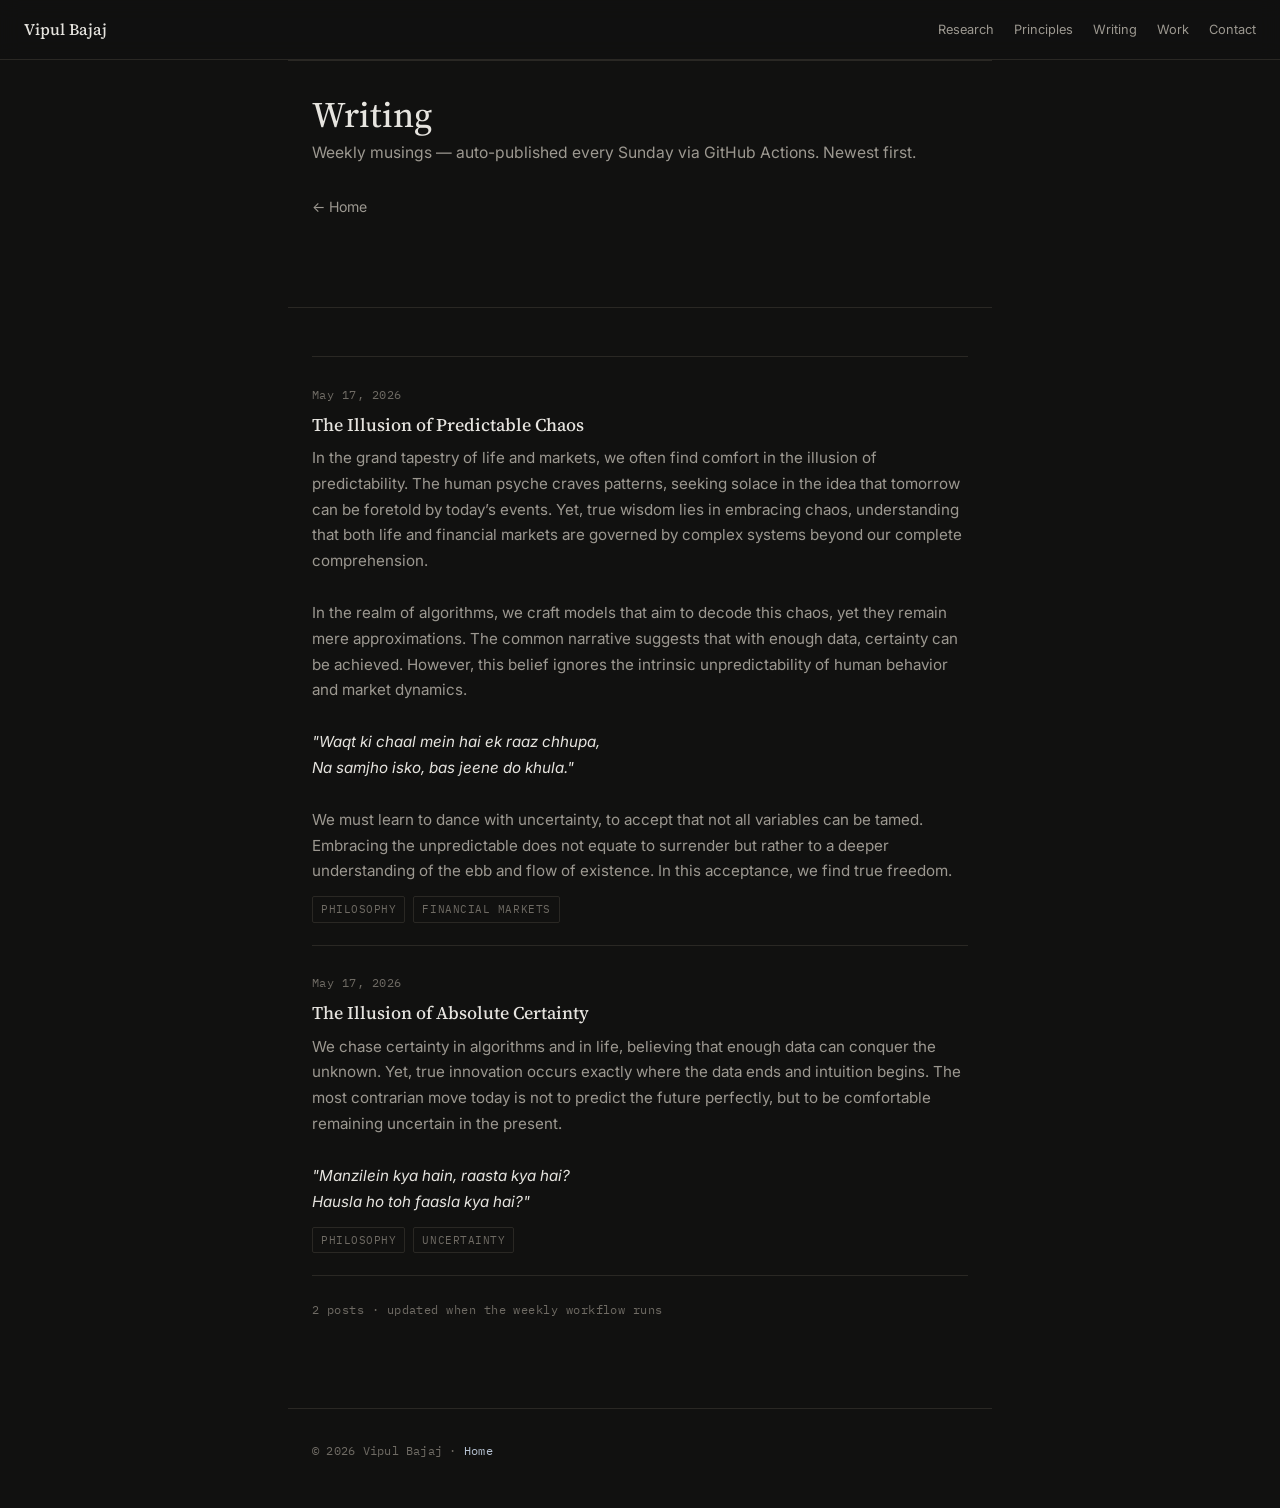
==== writing.html @ 30846560 "Demote Katalyst, add Principles, and scale writing archive. Katalyst is one work-line item; Principl" ====
<!DOCTYPE html>
<html lang="en">
<head>
    <meta charset="UTF-8">
    <meta name="viewport" content="width=device-width, initial-scale=1.0">
    <title>Writing · Vipul Bajaj</title>
    <meta name="description" content="Weekly musings by Vipul Bajaj — systems, psychology, markets, and contrarian frames. Auto-published each Sunday.">
    <meta name="robots" content="index, follow">
    <link rel="canonical" href="https://vipulbajaj.com/writing.html">
    <link rel="icon" href="favicon.svg" type="image/svg+xml">
    <link rel="preconnect" href="https://fonts.googleapis.com">
    <link rel="preconnect" href="https://fonts.gstatic.com" crossorigin>
    <link href="https://fonts.googleapis.com/css2?family=Source+Serif+4:ital,opsz,wght@0,8..60,400;0,8..60,500;0,8..60,600;1,8..60,400&family=Inter:wght@400;500&family=IBM+Plex+Mono:wght@400;500&display=swap" rel="stylesheet">
    <link rel="stylesheet" href="styles.css">
</head>
<body>
    <div class="page">
        <header class="topbar">
            <a href="index.html" class="topbar-name">Vipul Bajaj</a>
            <nav class="topbar-nav" aria-label="Page sections">
                <a href="index.html#research">Research</a>
                <a href="index.html#principles">Principles</a>
                <a href="writing.html" aria-current="page">Writing</a>
                <a href="index.html#work">Work</a>
                <a href="index.html#contact">Contact</a>
            </nav>
        </header>

        <main>
            <section class="home-section page-intro">
                <h1 class="page-title">Writing</h1>
                <p class="section-lede">
                    Weekly musings — auto-published every Sunday via GitHub Actions.
                    Newest first.
                </p>
                <p class="page-back"><a href="index.html">← Home</a></p>
            </section>

            <section class="home-section home-section-tight">
                <div id="writing-list" class="writing-preview" aria-live="polite"></div>
                <p id="writing-status" class="writing-status" hidden></p>
            </section>
        </main>

        <footer class="site-footer">
            <p>© 2026 Vipul Bajaj · <a href="index.html">Home</a></p>
        </footer>
    </div>

    <script src="script.js"></script>
</body>
</html>
---- styles.css ----
/*
 * Intellectual AI-researcher homepage aesthetic:
 * typography-first, dark neutral, list-based — inspired by Karpathy, Noah Zender,
 * Bengio, and minimal academic templates. No glass, neon, or motion gimmicks.
 */

:root {
    --bg: #111110;
    --bg-raised: #1a1917;
    --text: #e6e4df;
    --text-muted: #9c9890;
    --text-faint: #6f6b64;
    --border: #2a2824;
    --accent: #c9b896;
    --accent-dim: #8a7f68;
    --link: #b8c4d4;
    --link-hover: #dce4ef;

    --font-serif: "Source Serif 4", Georgia, serif;
    --font-sans: "Inter", system-ui, sans-serif;
    --font-mono: "IBM Plex Mono", ui-monospace, monospace;

    --measure: 38rem;
    --measure-wide: 44rem;
    --space: clamp(3.5rem, 8vw, 5.5rem);
}

*,
*::before,
*::after {
    margin: 0;
    padding: 0;
    box-sizing: border-box;
}

html {
    scroll-behavior: smooth;
}

body {
    background: var(--bg);
    color: var(--text);
    font-family: var(--font-sans);
    font-size: 1.05rem;
    line-height: 1.7;
    -webkit-font-smoothing: antialiased;
}

a {
    color: var(--link);
    text-decoration: none;
    transition: color 0.15s ease;
}

a:hover {
    color: var(--link-hover);
}

.page {
    min-height: 100vh;
}

/* Top bar */

.topbar {
    position: sticky;
    top: 0;
    z-index: 50;
    display: flex;
    align-items: center;
    justify-content: space-between;
    gap: 1.5rem;
    padding: 1rem 1.5rem;
    background: rgba(17, 17, 16, 0.88);
    backdrop-filter: blur(10px);
    border-bottom: 1px solid var(--border);
}

.topbar-name {
    font-family: var(--font-serif);
    font-size: 1rem;
    font-weight: 500;
    color: var(--text);
    text-decoration: none;
}

.topbar-nav {
    display: flex;
    flex-wrap: wrap;
    gap: 0.35rem 1.25rem;
}

.topbar-nav a {
    font-size: 0.8rem;
    color: var(--text-muted);
    text-decoration: none;
}

.topbar-nav a:hover {
    color: var(--text);
}

/* Homepage hero */

.home-hero {
    max-width: var(--measure);
    margin: 0 auto;
    padding: clamp(4rem, 12vh, 7rem) 1.5rem var(--space);
}

.home-title {
    font-family: var(--font-serif);
    font-size: clamp(2.5rem, 7vw, 3.25rem);
    font-weight: 500;
    letter-spacing: -0.03em;
    line-height: 1.1;
    margin-bottom: 1.75rem;
}

.home-thesis {
    font-family: var(--font-serif);
    font-size: clamp(1.25rem, 3.2vw, 1.45rem);
    font-weight: 400;
    line-height: 1.55;
    color: var(--text);
    margin-bottom: 1.5rem;
}

.home-role {
    font-size: 0.9rem;
    color: var(--text-muted);
    line-height: 1.65;
    margin-bottom: 1.75rem;
}

.home-role-now {
    color: var(--text);
}

.home-role a {
    color: var(--accent);
    text-decoration: underline;
    text-decoration-color: var(--accent-dim);
    text-underline-offset: 3px;
}

.home-role a:hover {
    color: var(--link-hover);
}

.home-role-sep {
    margin: 0 0.35rem;
    color: var(--text-faint);
}

.home-bio {
    color: var(--text-muted);
    font-size: 1.02rem;
    margin-bottom: 2rem;
}

.home-links {
    font-size: 0.92rem;
    color: var(--text-muted);
}

.home-links a {
    font-weight: 500;
}

.home-links span {
    margin: 0 0.45rem;
    color: var(--text-faint);
}

/* Sections */

.home-section {
    max-width: var(--measure-wide);
    margin: 0 auto;
    padding: var(--space) 1.5rem;
    border-top: 1px solid var(--border);
}

.home-section-tight {
    padding-top: clamp(2rem, 5vw, 3rem);
}

.section-raised {
    background: var(--bg-raised);
    border-top: 1px solid var(--border);
    border-bottom: 1px solid var(--border);
    max-width: none;
    padding-left: max(1.5rem, calc((100vw - var(--measure-wide)) / 2 + 1.5rem));
    padding-right: max(1.5rem, calc((100vw - var(--measure-wide)) / 2 + 1.5rem));
}

.section-raised .section-lede,
.section-raised .investor-dl,
.section-raised .investor-note {
    max-width: var(--measure-wide);
    margin-left: auto;
    margin-right: auto;
}

.section-label {
    font-family: var(--font-mono);
    font-size: 0.72rem;
    font-weight: 500;
    letter-spacing: 0.1em;
    text-transform: uppercase;
    color: var(--accent-dim);
    margin-bottom: 1.25rem;
}

.section-lede {
    color: var(--text-muted);
    font-size: 0.98rem;
    margin: -0.5rem 0 1.75rem;
    max-width: var(--measure);
}

/* Arc */

.arc-list {
    list-style: none;
    max-width: var(--measure);
    border-top: 1px solid var(--border);
}

.arc-list li {
    position: relative;
    padding: 0.75rem 0 0.75rem 1.25rem;
    border-bottom: 1px solid var(--border);
    color: var(--text-muted);
    font-size: 0.98rem;
    line-height: 1.6;
}

.arc-list li::before {
    content: "—";
    position: absolute;
    left: 0;
    color: var(--text-faint);
}

.arc-list a {
    color: var(--text);
    font-weight: 500;
}

.arc-list a:hover {
    color: var(--link-hover);
}

.arc-list-flush {
    border-top: none;
    max-width: none;
}

/* Research */

.research-block {
    max-width: var(--measure);
    margin-bottom: 2rem;
}

.research-block:last-child {
    margin-bottom: 0;
}

.research-subhead {
    font-family: var(--font-mono);
    font-size: 0.72rem;
    font-weight: 500;
    text-transform: uppercase;
    letter-spacing: 0.08em;
    color: var(--text-faint);
    margin-bottom: 0.85rem;
}

.research-prose {
    color: var(--text-muted);
    font-size: 0.98rem;
    line-height: 1.65;
}

/* Katalyst — investor-readable, research-framed */

.investor-dl {
    display: flex;
    flex-direction: column;
    gap: 0;
    border-top: 1px solid var(--border);
    margin-bottom: 2rem;
}

.investor-row {
    display: grid;
    grid-template-columns: 8.5rem 1fr;
    gap: 1rem 2rem;
    padding: 1.25rem 0;
    border-bottom: 1px solid var(--border);
    align-items: start;
}

.investor-row dt {
    font-family: var(--font-mono);
    font-size: 0.68rem;
    font-weight: 500;
    text-transform: uppercase;
    letter-spacing: 0.06em;
    color: var(--accent-dim);
    padding-top: 0.1rem;
}

.investor-row dd {
    color: var(--text-muted);
    font-size: 0.98rem;
    line-height: 1.65;
    margin: 0;
}

.investor-note {
    font-size: 0.95rem;
    color: var(--text-muted);
    line-height: 1.65;
    max-width: var(--measure);
}

.investor-note a {
    font-weight: 500;
    white-space: nowrap;
}

/* Focus */

.focus-grid {
    display: grid;
    gap: 2rem;
}

.focus-item h3 {
    font-family: var(--font-serif);
    font-size: 1.15rem;
    font-weight: 500;
    margin-bottom: 0.5rem;
}

.focus-item p {
    color: var(--text-muted);
    font-size: 0.98rem;
    max-width: 36rem;
}

/* Building beliefs */

.beliefs-grid {
    display: grid;
    gap: 2rem;
    max-width: var(--measure);
}

.beliefs-item h3 {
    font-family: var(--font-serif);
    font-size: 1.05rem;
    font-weight: 500;
    margin-bottom: 0.65rem;
}

.beliefs-item ul {
    list-style: none;
    display: flex;
    flex-direction: column;
    gap: 0.45rem;
}

.beliefs-item li {
    position: relative;
    padding-left: 1rem;
    color: var(--text-muted);
    font-size: 0.95rem;
    line-height: 1.6;
}

.beliefs-item li::before {
    content: "·";
    position: absolute;
    left: 0;
    color: var(--accent-dim);
}

/* Writing */

.writing-preview,
.writing-archive {
    display: flex;
    flex-direction: column;
    gap: 0;
    border-top: 1px solid var(--border);
}

.writing-item {
    padding: 1.35rem 0;
    border-bottom: 1px solid var(--border);
}

.writing-item time {
    font-family: var(--font-mono);
    font-size: 0.72rem;
    color: var(--text-faint);
    letter-spacing: 0.04em;
}

.writing-item h3 {
    font-family: var(--font-serif);
    font-size: 1.12rem;
    font-weight: 500;
    margin: 0.35rem 0 0.5rem;
    line-height: 1.35;
}

.writing-item h3 a {
    color: var(--text);
    text-decoration: none;
}

.writing-item h3 a:hover {
    color: var(--link-hover);
    text-decoration: underline;
}

.writing-body {
    color: var(--text-muted);
    font-size: 0.95rem;
    line-height: 1.7;
    margin-bottom: 0.75rem;
}

.writing-body i {
    color: var(--text);
    font-style: italic;
}

.writing-tags {
    display: flex;
    flex-wrap: wrap;
    gap: 0.5rem;
}

.writing-tag {
    font-family: var(--font-mono);
    font-size: 0.68rem;
    text-transform: uppercase;
    letter-spacing: 0.05em;
    color: var(--text-faint);
    padding: 0.2rem 0.5rem;
    border: 1px solid var(--border);
    border-radius: 2px;
}

.principles-list {
    list-style: none;
    margin: 0;
    padding: 0;
    border-top: 1px solid var(--border);
}

.principles-list li {
    padding: 1.1rem 0;
    border-bottom: 1px solid var(--border);
    color: var(--text-muted);
    font-size: 0.98rem;
    line-height: 1.65;
}

.principles-list strong {
    color: var(--text);
    font-weight: 500;
}

.writing-more {
    margin-top: 1.25rem;
    font-size: 0.9rem;
}

.writing-more a {
    color: var(--accent);
    text-decoration: none;
    font-weight: 500;
}

.writing-more a:hover {
    color: var(--link-hover);
    text-decoration: underline;
}

.writing-status {
    margin-top: 1.5rem;
    font-family: var(--font-mono);
    font-size: 0.72rem;
    color: var(--text-faint);
    letter-spacing: 0.04em;
}

.page-title {
    font-family: var(--font-serif);
    font-size: clamp(1.75rem, 4vw, 2.25rem);
    font-weight: 500;
    margin: 0 0 0.75rem;
    line-height: 1.2;
}

.page-intro {
    padding-top: 2rem;
}

.page-back {
    margin-top: 1rem;
    font-size: 0.88rem;
}

.page-back a {
    color: var(--text-muted);
    text-decoration: none;
}

.page-back a:hover {
    color: var(--link-hover);
}

.text-control {
    margin-top: 1.25rem;
    padding: 0;
    border: 0;
    background: none;
    font-family: var(--font-sans);
    font-size: 0.88rem;
    font-weight: 500;
    color: var(--accent);
    cursor: pointer;
}

.text-control:hover {
    color: var(--link-hover);
}

/* Work index */

.work-index {
    list-style: none;
    border-top: 1px solid var(--border);
}

.work-index > li {
    display: grid;
    grid-template-columns: 7.5rem 1fr;
    gap: 1rem 1.5rem;
    padding: 1.25rem 0;
    border-bottom: 1px solid var(--border);
    align-items: start;
}

.work-index-meta {
    font-family: var(--font-mono);
    font-size: 0.68rem;
    text-transform: uppercase;
    letter-spacing: 0.05em;
    color: var(--text-faint);
    padding-top: 0.15rem;
}

.work-index a,
.work-index-title {
    font-family: var(--font-serif);
    font-size: 1.08rem;
    font-weight: 500;
    color: var(--text);
}

.work-index a:hover {
    color: var(--link-hover);
    text-decoration: underline;
}

.work-index-title {
    display: block;
    margin-bottom: 0.25rem;
}

.work-index p {
    color: var(--text-muted);
    font-size: 0.92rem;
    margin-top: 0.25rem;
}

.work-details {
    margin-top: 1.5rem;
}

.work-details summary {
    font-size: 0.88rem;
    font-weight: 500;
    color: var(--text-muted);
    cursor: pointer;
    list-style: none;
}

.work-details summary::-webkit-details-marker {
    display: none;
}

.work-details summary::before {
    content: "+ ";
    font-family: var(--font-mono);
    color: var(--accent-dim);
}

.work-details[open] summary::before {
    content: "− ";
}

.work-details[open] summary {
    margin-bottom: 1rem;
    color: var(--text);
}

.work-index-nested {
    margin-bottom: 1.5rem;
}

.featured-video {
    border: 1px solid var(--border);
    border-radius: 2px;
    overflow: hidden;
    aspect-ratio: 16 / 9;
    max-width: var(--measure);
}

.featured-video iframe {
    width: 100%;
    height: 100%;
    border: 0;
    display: block;
}

/* Reads */

.reads-index {
    list-style: none;
    border-top: 1px solid var(--border);
}

.reads-index li {
    padding: 1rem 0;
    border-bottom: 1px solid var(--border);
    color: var(--text-muted);
    font-size: 0.98rem;
}

.reads-index a {
    font-weight: 500;
    color: var(--text);
}

.reads-index a:hover {
    color: var(--link-hover);
}

/* Timeline */

.timeline-compact {
    list-style: none;
    border-top: 1px solid var(--border);
    font-size: 0.95rem;
}

.timeline-compact li {
    display: grid;
    grid-template-columns: 6.5rem 1fr;
    gap: 1rem;
    padding: 0.85rem 0;
    border-bottom: 1px solid var(--border);
    color: var(--text-muted);
}

.timeline-compact time {
    font-family: var(--font-mono);
    font-size: 0.72rem;
    color: var(--text-faint);
}

/* Contact */

.home-contact p {
    color: var(--text-muted);
    font-size: 0.98rem;
}

.contact-grid {
    display: grid;
    gap: 2rem;
    max-width: var(--measure);
    margin-bottom: 2rem;
}

.contact-subhead {
    font-family: var(--font-serif);
    font-size: 1.05rem;
    font-weight: 500;
    margin-bottom: 0.5rem;
}

.contact-grid p {
    color: var(--text-muted);
    font-size: 0.98rem;
}

.contact-grid a {
    font-weight: 500;
}

.contact-secondary {
    font-size: 0.88rem;
    color: var(--text-faint);
}

.contact-secondary a {
    color: var(--text-muted);
}

/* Footer */

.site-footer {
    max-width: var(--measure-wide);
    margin: 0 auto;
    padding: 2rem 1.5rem 3rem;
    border-top: 1px solid var(--border);
}

.site-footer p {
    font-family: var(--font-mono);
    font-size: 0.72rem;
    color: var(--text-faint);
    letter-spacing: 0.02em;
}

/* Responsive */

@media (max-width: 640px) {
    .topbar {
        flex-direction: column;
        align-items: flex-start;
    }

    .work-index > li,
    .timeline-compact li,
    .investor-row {
        grid-template-columns: 1fr;
        gap: 0.35rem;
    }

    .section-raised {
        padding-left: 1.5rem;
        padding-right: 1.5rem;
    }
}

@media (min-width: 720px) {
    .focus-grid {
        grid-template-columns: repeat(3, 1fr);
        gap: 2.5rem;
    }

    .focus-item p {
        max-width: none;
    }

    .contact-grid {
        grid-template-columns: 1fr 1fr;
        gap: 2.5rem;
        max-width: none;
    }
}

@media (prefers-reduced-motion: reduce) {
    html {
        scroll-behavior: auto;
    }
}
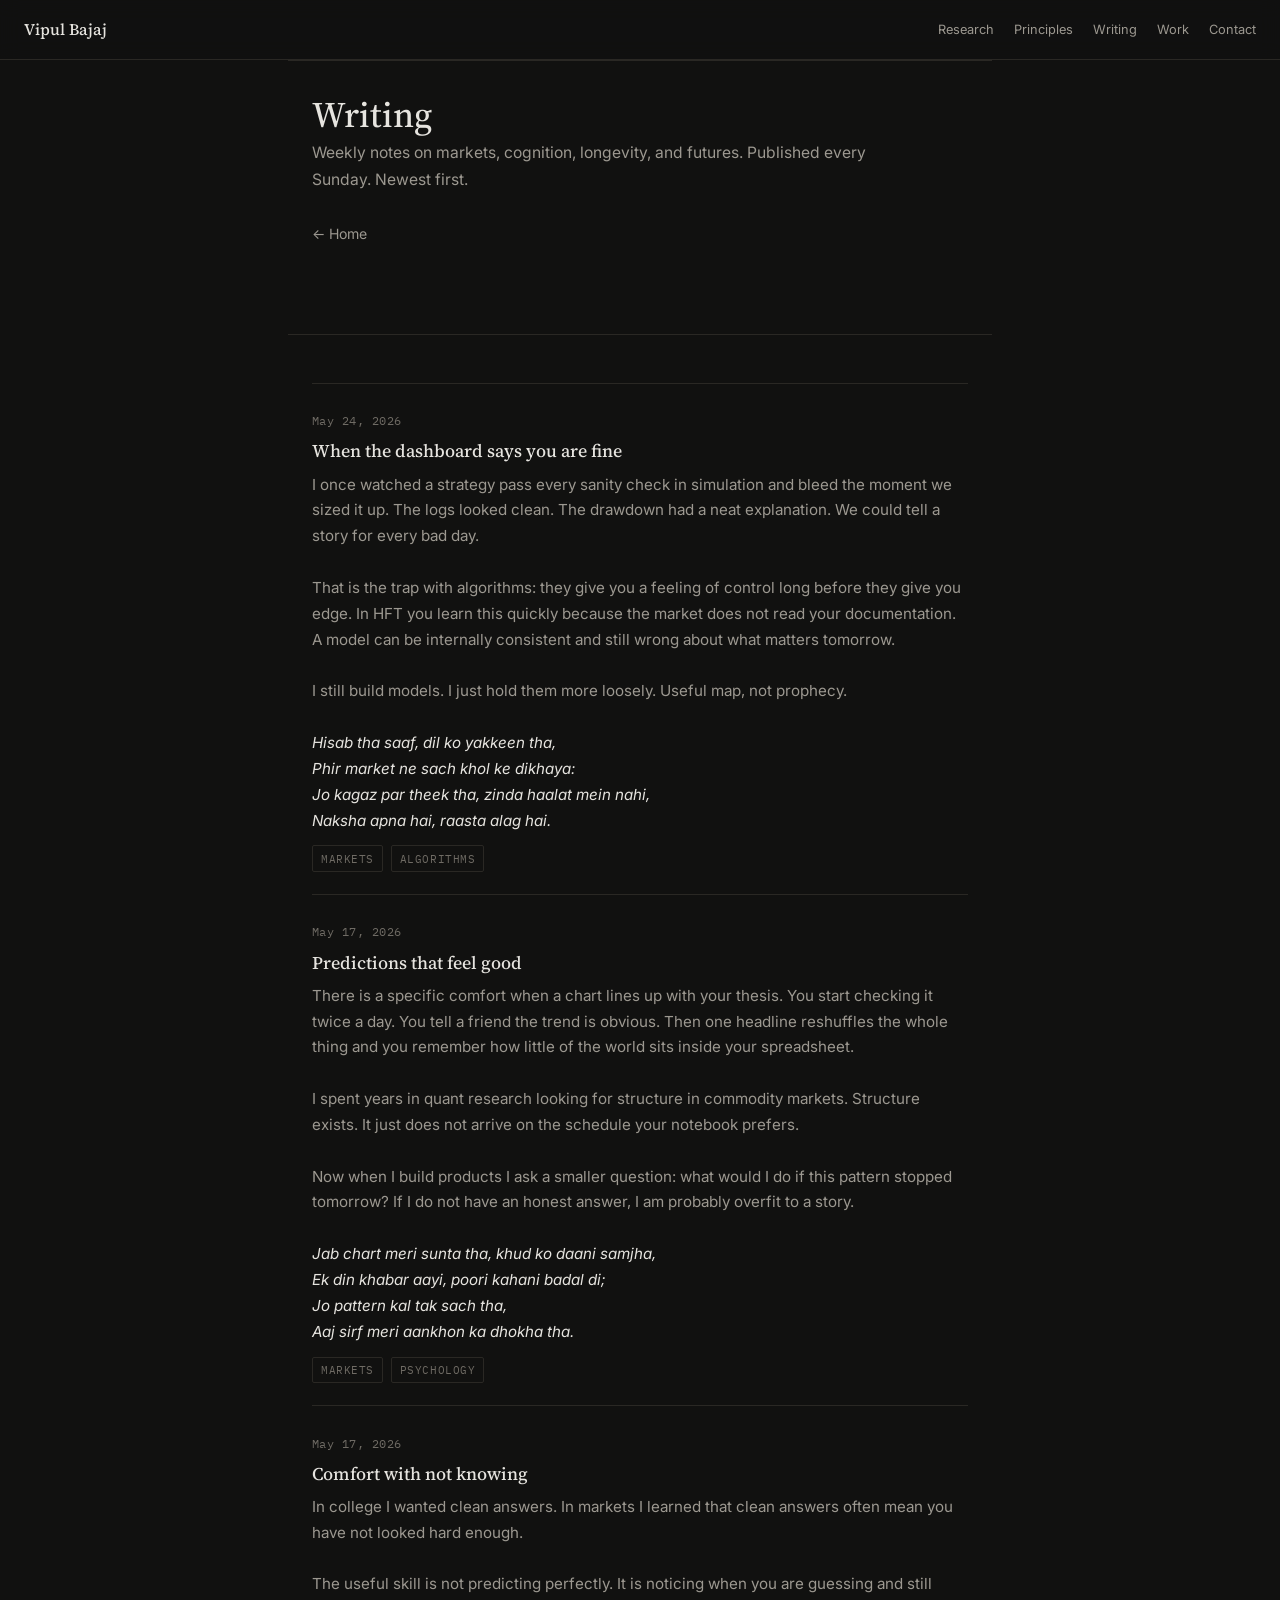
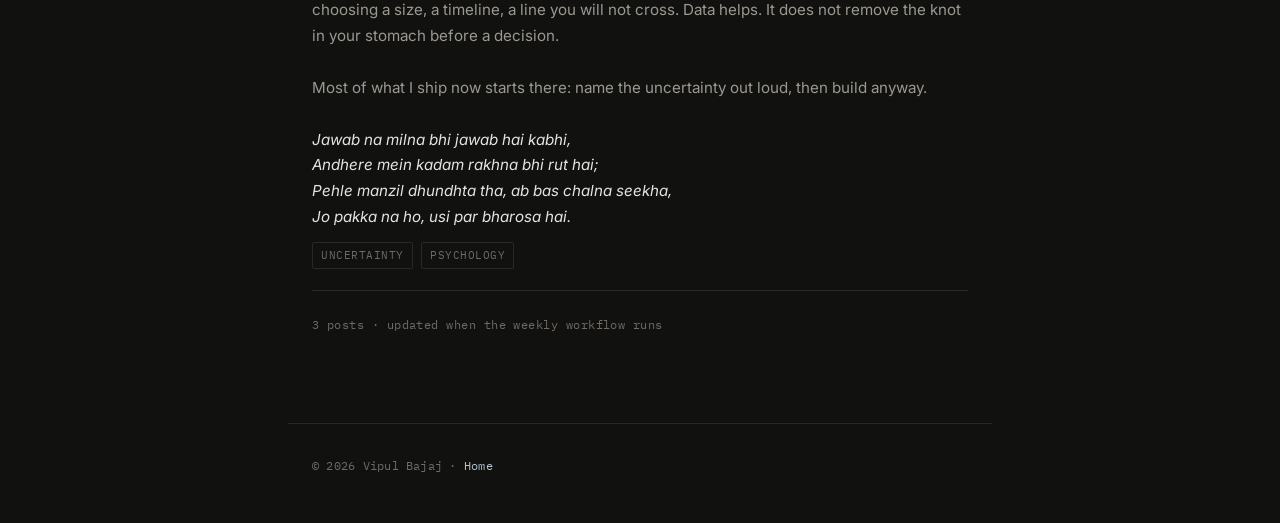
==== commit 814066ca: "Surface longevity and post-app web interests across the site. Co-authored-by: Cursor <cursoragent@cu" ====
--- a/writing.html
+++ b/writing.html
@@ -4,7 +4,7 @@
     <meta charset="UTF-8">
     <meta name="viewport" content="width=device-width, initial-scale=1.0">
     <title>Writing · Vipul Bajaj</title>
-    <meta name="description" content="Weekly musings by Vipul Bajaj — systems, psychology, markets, and contrarian frames. Auto-published each Sunday.">
+    <meta name="description" content="Weekly musings by Vipul Bajaj on markets, cognition, longevity, psychology, and post-app futures. A new post each Sunday.">
     <meta name="robots" content="index, follow">
     <link rel="canonical" href="https://vipulbajaj.com/writing.html">
     <link rel="icon" href="favicon.svg" type="image/svg+xml">
@@ -30,8 +30,7 @@
             <section class="home-section page-intro">
                 <h1 class="page-title">Writing</h1>
                 <p class="section-lede">
-                    Weekly musings — auto-published every Sunday via GitHub Actions.
-                    Newest first.
+                    Weekly notes on markets, cognition, longevity, and futures. Published every Sunday. Newest first.
                 </p>
                 <p class="page-back"><a href="index.html">← Home</a></p>
             </section>
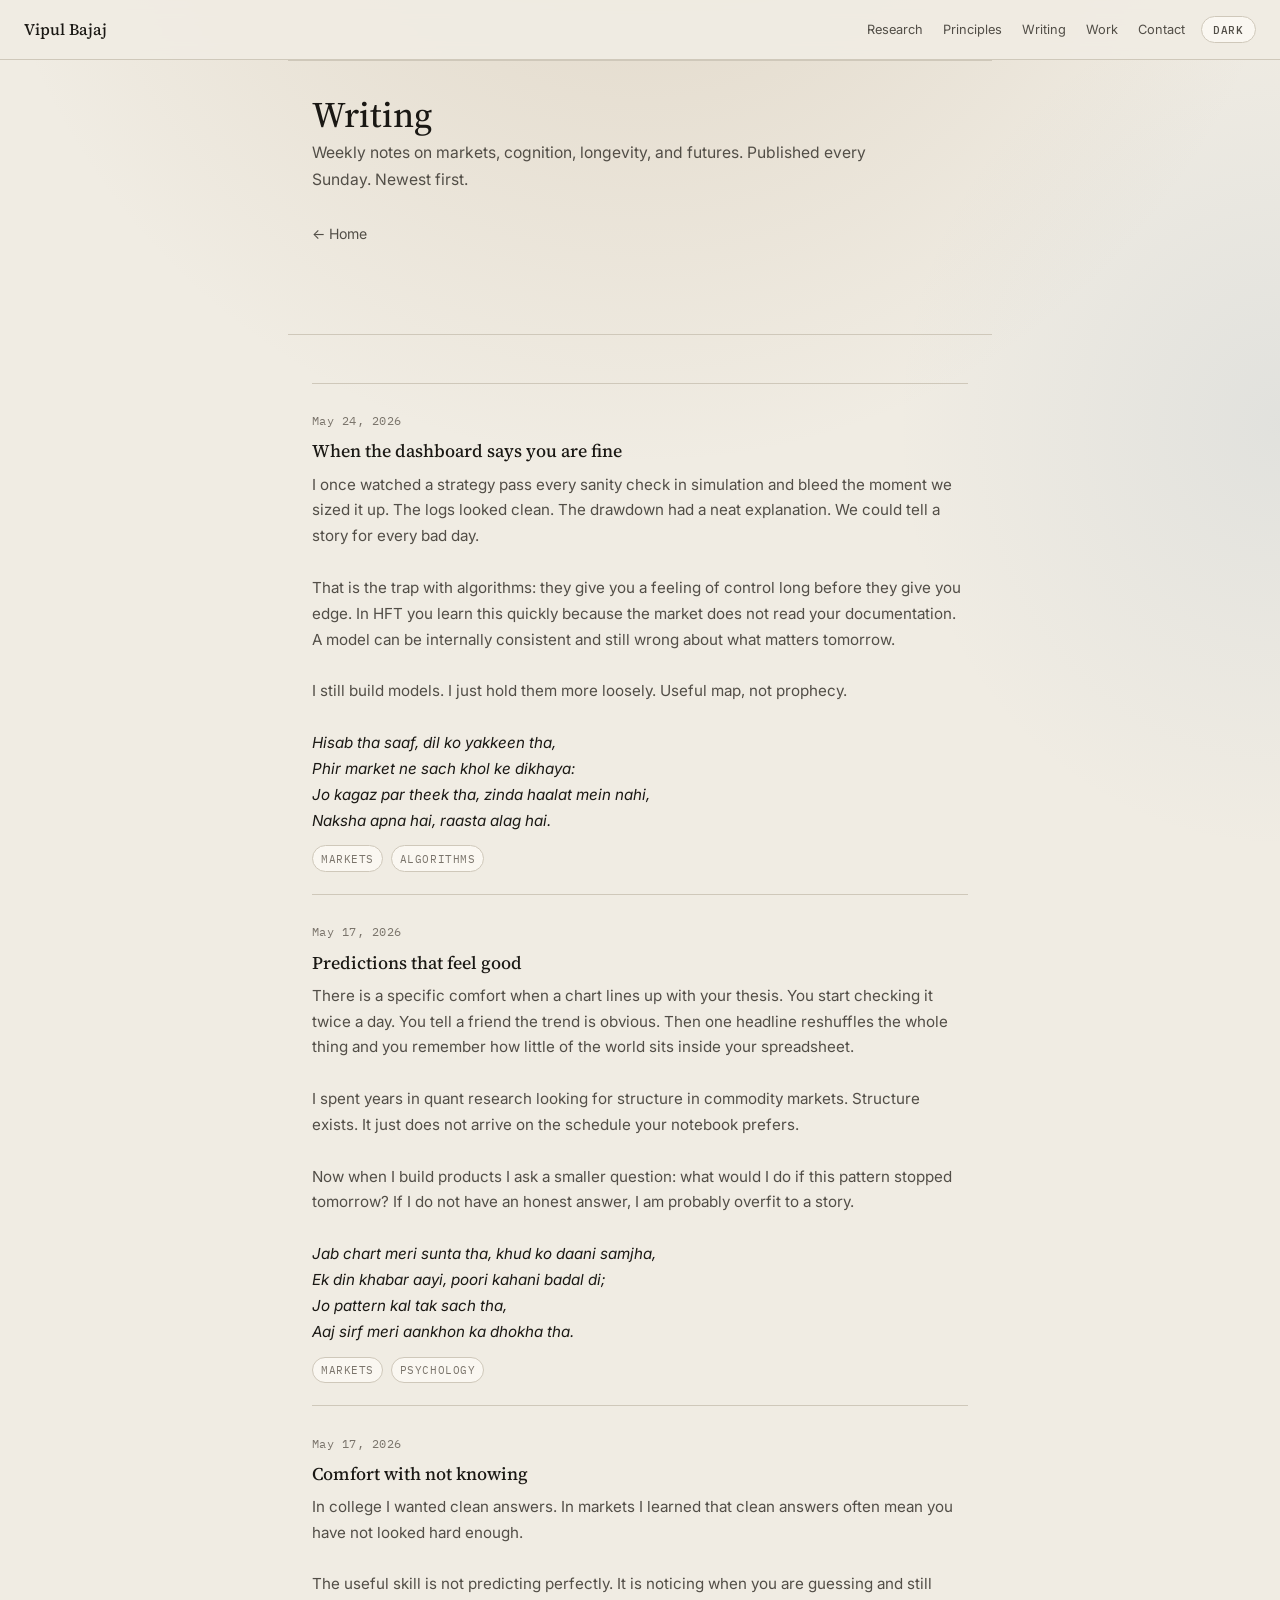
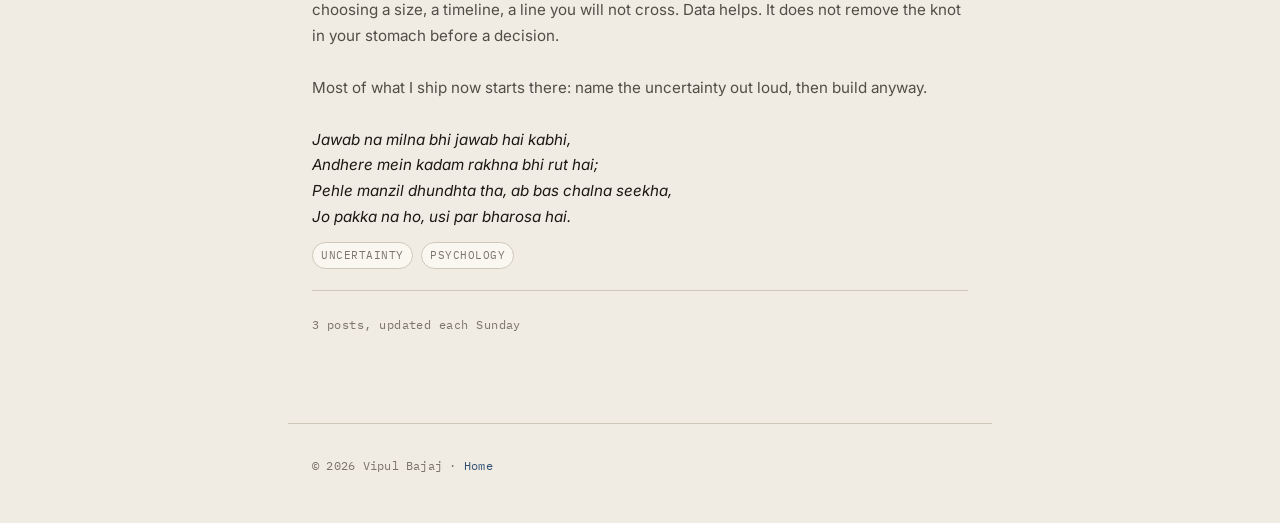
==== commit 3c6ebd2c: "Add light/dark theme toggle and richer visual depth on both modes. Co-authored-by: Cursor <cursorage" ====
--- a/writing.html
+++ b/writing.html
@@ -11,19 +11,34 @@
     <link rel="preconnect" href="https://fonts.googleapis.com">
     <link rel="preconnect" href="https://fonts.gstatic.com" crossorigin>
     <link href="https://fonts.googleapis.com/css2?family=Source+Serif+4:ital,opsz,wght@0,8..60,400;0,8..60,500;0,8..60,600;1,8..60,400&family=Inter:wght@400;500&family=IBM+Plex+Mono:wght@400;500&display=swap" rel="stylesheet">
+    <script>
+        (function () {
+            var stored = localStorage.getItem('theme');
+            var theme =
+                stored === 'light' || stored === 'dark'
+                    ? stored
+                    : window.matchMedia('(prefers-color-scheme: dark)').matches
+                      ? 'dark'
+                      : 'light';
+            document.documentElement.setAttribute('data-theme', theme);
+        })();
+    </script>
     <link rel="stylesheet" href="styles.css">
 </head>
 <body>
     <div class="page">
         <header class="topbar">
             <a href="index.html" class="topbar-name">Vipul Bajaj</a>
-            <nav class="topbar-nav" aria-label="Page sections">
-                <a href="index.html#research">Research</a>
-                <a href="index.html#principles">Principles</a>
-                <a href="writing.html" aria-current="page">Writing</a>
-                <a href="index.html#work">Work</a>
-                <a href="index.html#contact">Contact</a>
-            </nav>
+            <div class="topbar-actions">
+                <nav class="topbar-nav" aria-label="Page sections">
+                    <a href="index.html#research">Research</a>
+                    <a href="index.html#principles">Principles</a>
+                    <a href="writing.html" aria-current="page">Writing</a>
+                    <a href="index.html#work">Work</a>
+                    <a href="index.html#contact">Contact</a>
+                </nav>
+                <button type="button" class="theme-toggle" id="theme-toggle" aria-label="Toggle color theme">Dark</button>
+            </div>
         </header>
 
         <main>
--- a/styles.css
+++ b/styles.css
@@ -1,21 +1,8 @@
 /*
- * Intellectual AI-researcher homepage aesthetic:
- * typography-first, dark neutral, list-based — inspired by Karpathy, Noah Zender,
- * Bengio, and minimal academic templates. No glass, neon, or motion gimmicks.
+ * Typography-first personal site with light/dark themes.
  */
 
 :root {
-    --bg: #111110;
-    --bg-raised: #1a1917;
-    --text: #e6e4df;
-    --text-muted: #9c9890;
-    --text-faint: #6f6b64;
-    --border: #2a2824;
-    --accent: #c9b896;
-    --accent-dim: #8a7f68;
-    --link: #b8c4d4;
-    --link-hover: #dce4ef;
-
     --font-serif: "Source Serif 4", Georgia, serif;
     --font-sans: "Inter", system-ui, sans-serif;
     --font-mono: "IBM Plex Mono", ui-monospace, monospace;
@@ -23,6 +10,48 @@
     --measure: 38rem;
     --measure-wide: 44rem;
     --space: clamp(3.5rem, 8vw, 5.5rem);
+}
+
+html[data-theme="light"] {
+    color-scheme: light;
+    --bg: #f0ece3;
+    --bg-band: #e6e0d4;
+    --bg-raised: #faf7f1;
+    --bg-soft: #f7f3eb;
+    --text: #1a1814;
+    --text-muted: #524e47;
+    --text-faint: #7a746b;
+    --border: #cfc8ba;
+    --border-strong: #b8ae9c;
+    --accent: #6b5340;
+    --accent-dim: #8a735c;
+    --link: #2f4f72;
+    --link-hover: #1a334d;
+    --topbar-bg: rgba(240, 236, 227, 0.92);
+    --hero-glow: rgba(180, 155, 120, 0.28);
+    --hero-glow-2: rgba(120, 150, 180, 0.12);
+    --card-shadow: 0 1px 0 rgba(255, 255, 255, 0.7) inset, 0 8px 24px rgba(60, 45, 30, 0.06);
+}
+
+html[data-theme="dark"] {
+    color-scheme: dark;
+    --bg: #0f1216;
+    --bg-band: #141920;
+    --bg-raised: #1a2030;
+    --bg-soft: #131820;
+    --text: #e8e6e1;
+    --text-muted: #a3a099;
+    --text-faint: #6f6b64;
+    --border: #2a3140;
+    --border-strong: #3a4458;
+    --accent: #c4b08a;
+    --accent-dim: #8a7f68;
+    --link: #a8b8cc;
+    --link-hover: #dce4ef;
+    --topbar-bg: rgba(15, 18, 22, 0.92);
+    --hero-glow: rgba(60, 80, 120, 0.35);
+    --hero-glow-2: rgba(180, 150, 100, 0.08);
+    --card-shadow: 0 1px 0 rgba(255, 255, 255, 0.04) inset, 0 10px 28px rgba(0, 0, 0, 0.35);
 }
 
 *,
@@ -38,12 +67,16 @@
 }
 
 body {
-    background: var(--bg);
+    background-color: var(--bg);
+    background-image:
+        radial-gradient(ellipse 90% 55% at 50% -10%, var(--hero-glow), transparent 58%),
+        radial-gradient(ellipse 60% 40% at 100% 20%, var(--hero-glow-2), transparent 50%);
     color: var(--text);
     font-family: var(--font-sans);
     font-size: 1.05rem;
     line-height: 1.7;
     -webkit-font-smoothing: antialiased;
+    transition: background-color 0.25s ease, color 0.25s ease;
 }
 
 a {
@@ -71,7 +104,7 @@
     justify-content: space-between;
     gap: 1.5rem;
     padding: 1rem 1.5rem;
-    background: rgba(17, 17, 16, 0.88);
+    background: var(--topbar-bg);
     backdrop-filter: blur(10px);
     border-bottom: 1px solid var(--border);
 }
@@ -100,6 +133,33 @@
     color: var(--text);
 }
 
+.topbar-actions {
+    display: flex;
+    align-items: center;
+    gap: 1rem;
+}
+
+.theme-toggle {
+    flex-shrink: 0;
+    font-family: var(--font-mono);
+    font-size: 0.68rem;
+    font-weight: 500;
+    letter-spacing: 0.06em;
+    text-transform: uppercase;
+    color: var(--text-muted);
+    background: var(--bg-raised);
+    border: 1px solid var(--border);
+    border-radius: 999px;
+    padding: 0.35rem 0.7rem;
+    cursor: pointer;
+    transition: color 0.15s ease, border-color 0.15s ease, background-color 0.15s ease;
+}
+
+.theme-toggle:hover {
+    color: var(--text);
+    border-color: var(--border-strong);
+}
+
 /* Homepage hero */
 
 .home-hero {
@@ -115,6 +175,8 @@
     letter-spacing: -0.03em;
     line-height: 1.1;
     margin-bottom: 1.75rem;
+    padding-left: 1rem;
+    border-left: 3px solid var(--accent);
 }
 
 .home-thesis {
@@ -166,6 +228,7 @@
 
 .home-links a {
     font-weight: 500;
+    color: var(--link);
 }
 
 .home-links span {
@@ -180,6 +243,15 @@
     margin: 0 auto;
     padding: var(--space) 1.5rem;
     border-top: 1px solid var(--border);
+}
+
+.home-section-band {
+    background: var(--bg-band);
+    box-shadow: inset 0 1px 0 rgba(255, 255, 255, 0.04);
+}
+
+html[data-theme="light"] .home-section-band {
+    box-shadow: inset 0 1px 0 rgba(255, 255, 255, 0.45);
 }
 
 .home-section-tight {
@@ -238,7 +310,7 @@
 }
 
 .arc-list li::before {
-    content: "—";
+    content: "·";
     position: absolute;
     left: 0;
     color: var(--text-faint);
@@ -285,7 +357,95 @@
     line-height: 1.65;
 }
 
-/* Katalyst — investor-readable, research-framed */
+.horizon-lede {
+    margin-bottom: 1rem;
+}
+
+.horizon-list {
+    list-style: none;
+    border-top: none;
+}
+
+.horizon-list li {
+    padding: 1rem 1.1rem;
+    border: 1px solid var(--border);
+    border-radius: 6px;
+    background: var(--bg-raised);
+    box-shadow: var(--card-shadow);
+    color: var(--text-muted);
+    font-size: 0.95rem;
+    line-height: 1.65;
+}
+
+.horizon-list li + li {
+    margin-top: 0.75rem;
+}
+
+.horizon-term {
+    display: block;
+    font-family: var(--font-serif);
+    font-size: 1rem;
+    font-weight: 500;
+    color: var(--text);
+    margin-bottom: 0.35rem;
+}
+
+.horizon-link {
+    display: inline-block;
+    margin-top: 0.5rem;
+    font-size: 0.88rem;
+    font-weight: 500;
+}
+
+.section-fold {
+    margin-top: 1.5rem;
+}
+
+.section-fold summary {
+    font-family: var(--font-mono);
+    font-size: 0.72rem;
+    font-weight: 500;
+    text-transform: uppercase;
+    letter-spacing: 0.08em;
+    color: var(--text-muted);
+    cursor: pointer;
+    list-style: none;
+}
+
+.section-fold summary::-webkit-details-marker {
+    display: none;
+}
+
+.section-fold summary::before {
+    content: "+ ";
+    color: var(--accent-dim);
+}
+
+.section-fold[open] summary::before {
+    content: "− ";
+}
+
+.section-fold[open] summary {
+    color: var(--text);
+    margin-bottom: 1.25rem;
+}
+
+.section-fold .principles-list,
+.section-fold .reads-index,
+.section-fold .timeline-compact {
+    margin-top: 0;
+}
+
+.home-bio-collapsed {
+    margin-top: 1rem;
+}
+
+.home-bio-collapsed .home-bio {
+    margin-top: 0.75rem;
+    margin-bottom: 0;
+}
+
+/* Raised section (legacy) */
 
 .investor-dl {
     display: flex;
@@ -456,7 +616,8 @@
     color: var(--text-faint);
     padding: 0.2rem 0.5rem;
     border: 1px solid var(--border);
-    border-radius: 2px;
+    border-radius: 999px;
+    background: var(--bg-raised);
 }
 
 .principles-list {
@@ -477,6 +638,14 @@
 .principles-list strong {
     color: var(--text);
     font-weight: 500;
+}
+
+.section-fold .research-block:first-of-type {
+    margin-top: 1.25rem;
+}
+
+.home-contact .section-fold {
+    margin-bottom: 0;
 }
 
 .writing-more {
@@ -701,6 +870,7 @@
     display: grid;
     gap: 2rem;
     max-width: var(--measure);
+    margin-top: 2rem;
     margin-bottom: 2rem;
 }
 
@@ -751,6 +921,11 @@
     .topbar {
         flex-direction: column;
         align-items: flex-start;
+    }
+
+    .topbar-actions {
+        width: 100%;
+        justify-content: space-between;
     }
 
     .work-index > li,
@@ -787,4 +962,8 @@
     html {
         scroll-behavior: auto;
     }
-}
+
+    body {
+        transition: none;
+    }
+}
